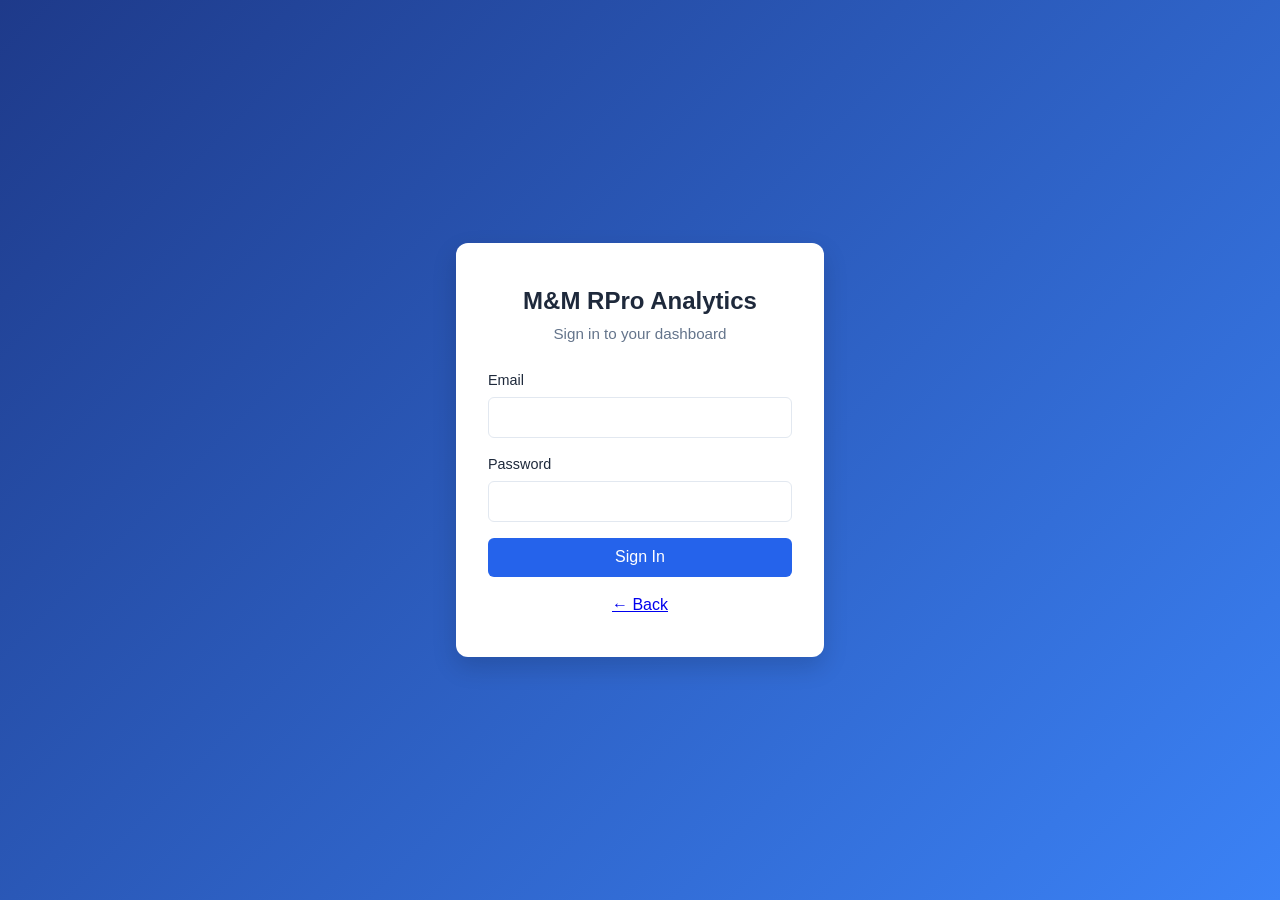
==== frontend/login.html @ 8ce84b4e "url update" ====
<!DOCTYPE html>
<html lang="en">
<head>
  <meta charset="UTF-8">
  <meta name="viewport" content="width=device-width, initial-scale=1.0">
  <title>M&M RPro Analytics — Login</title>
  <link rel="stylesheet" href="css/styles.css">
</head>
<body class="login-page">
  <div class="login-container">
    <div class="login-card">
      <h1>M&M RPro Analytics</h1>
      <p class="subtitle">Sign in to your dashboard</p>
      <form id="login-form">
        <div class="form-group">
          <label for="email">Email</label>
          <input type="email" id="email" name="email" required autocomplete="username">
        </div>
        <div class="form-group">
          <label for="password">Password</label>
          <input type="password" id="password" name="password" required autocomplete="current-password">
        </div>
        <button type="submit" class="btn-primary">Sign In</button>
        <p id="error-message" class="error" hidden></p>
      </form>
      <p style="text-align:center; margin-top:1rem;"><a href="index.html">← Back</a></p>
    </div>
  </div>
  <script src="js/login.js"></script>
</body>
</html>
---- frontend/css/styles.css ----
:root {
  --primary: #2563eb;
  --primary-dark: #1d4ed8;
  --bg: #f8fafc;
  --card-bg: #ffffff;
  --text: #1e293b;
  --text-muted: #64748b;
  --border: #e2e8f0;
  --error: #dc2626;
  --success: #16a34a;
}

* { box-sizing: border-box; margin: 0; padding: 0; }

body {
  font-family: -apple-system, BlinkMacSystemFont, "Segoe UI", Roboto, sans-serif;
  background: var(--bg);
  color: var(--text);
  line-height: 1.5;
}

/* Login */
.login-page {
  display: flex;
  align-items: center;
  justify-content: center;
  min-height: 100vh;
  background: linear-gradient(135deg, #1e3a8a 0%, #3b82f6 100%);
}

.login-container { width: 100%; max-width: 400px; padding: 1rem; }

.login-card {
  background: white;
  border-radius: 12px;
  padding: 2.5rem 2rem;
  box-shadow: 0 10px 25px rgba(0,0,0,0.15);
}

.login-card h1 {
  text-align: center;
  margin-bottom: 0.25rem;
  font-size: 1.5rem;
}

.subtitle {
  text-align: center;
  color: var(--text-muted);
  margin-bottom: 1.5rem;
  font-size: 0.95rem;
}

.form-group { margin-bottom: 1rem; }
.form-group label { display: block; margin-bottom: 0.35rem; font-weight: 500; font-size: 0.9rem; }
.form-group input {
  width: 100%;
  padding: 0.65rem 0.75rem;
  border: 1px solid var(--border);
  border-radius: 6px;
  font-size: 1rem;
}
.form-group input:focus { outline: none; border-color: var(--primary); }

.btn-primary, .btn-secondary {
  border: none;
  border-radius: 6px;
  padding: 0.65rem 1.25rem;
  font-size: 1rem;
  cursor: pointer;
  font-weight: 500;
}
.btn-primary { background: var(--primary); color: white; width: 100%; }
.btn-primary:hover { background: var(--primary-dark); }
.btn-secondary { background: #e2e8f0; color: var(--text); }
.btn-secondary:hover { background: #cbd5e1; }

.error { color: var(--error); font-size: 0.9rem; margin-top: 0.75rem; text-align: center; }

/* Header */
.header {
  background: white;
  border-bottom: 1px solid var(--border);
  padding: 1rem 1.5rem;
  display: flex;
  justify-content: space-between;
  align-items: center;
}
.header h1 { font-size: 1.25rem; }
.header-right { display: flex; align-items: center; gap: 1rem; }

/* Dashboard */
.dashboard { padding: 1.5rem; max-width: 1200px; margin: 0 auto; }

.summary-cards {
  display: grid;
  grid-template-columns: repeat(auto-fit, minmax(200px, 1fr));
  gap: 1rem;
  margin-bottom: 2rem;
}
.card {
  background: var(--card-bg);
  border-radius: 10px;
  padding: 1.25rem;
  box-shadow: 0 1px 3px rgba(0,0,0,0.08);
}
.card h3 { font-size: 0.9rem; color: var(--text-muted); margin-bottom: 0.5rem; }
.metric { font-size: 1.75rem; font-weight: 600; }

.section-header {
  display: flex;
  justify-content: space-between;
  align-items: center;
  margin-bottom: 1rem;
}
.section-header h2 { font-size: 1.15rem; }
.section-header select {
  padding: 0.4rem 0.6rem;
  border: 1px solid var(--border);
  border-radius: 6px;
}

.chart-section, .recommendations {
  background: white;
  border-radius: 10px;
  padding: 1.25rem;
  margin-bottom: 1.5rem;
  box-shadow: 0 1px 3px rgba(0,0,0,0.08);
}
.chart-placeholder {
  height: 220px;
  background: #f1f5f9;
  border-radius: 8px;
  display: flex;
  align-items: center;
  justify-content: center;
  color: var(--text-muted);
}

table { width: 100%; border-collapse: collapse; }
th, td { text-align: left; padding: 0.65rem 0.5rem; border-bottom: 1px solid var(--border); }
th { font-size: 0.85rem; color: var(--text-muted); font-weight: 600; }
.empty { text-align: center; color: var(--text-muted); padding: 1.5rem; }

/* Chat panel */
.ask-ai-toggle {
  position: fixed;
  bottom: 1.5rem;
  right: 1.5rem;
  background: var(--primary);
  color: white;
  border: none;
  border-radius: 50px;
  padding: 0.75rem 1.25rem;
  font-weight: 500;
  cursor: pointer;
  box-shadow: 0 4px 12px rgba(37,99,235,0.35);
  z-index: 100;
}
.ask-ai-toggle:hover { background: var(--primary-dark); }

.chat-panel {
  position: fixed;
  top: 0;
  right: 0;
  width: 380px;
  height: 100vh;
  background: white;
  box-shadow: -4px 0 20px rgba(0,0,0,0.12);
  display: flex;
  flex-direction: column;
  z-index: 200;
}
.chat-panel.hidden { display: none; }

.chat-header {
  display: flex;
  justify-content: space-between;
  align-items: center;
  padding: 1rem 1.25rem;
  border-bottom: 1px solid var(--border);
}
.chat-header h3 { font-size: 1.1rem; }
.btn-icon { background: none; border: none; font-size: 1.5rem; cursor: pointer; color: var(--text-muted); }

.chat-messages {
  flex: 1;
  overflow-y: auto;
  padding: 1rem;
  display: flex;
  flex-direction: column;
  gap: 0.75rem;
}
.message { max-width: 85%; padding: 0.6rem 0.9rem; border-radius: 12px; font-size: 0.95rem; }
.message.user { align-self: flex-end; background: var(--primary); color: white; }
.message.ai { align-self: flex-start; background: #f1f5f9; }

.chat-form {
  display: flex;
  gap: 0.5rem;
  padding: 1rem;
  border-top: 1px solid var(--border);
}
.chat-form input { flex: 1; padding: 0.6rem 0.75rem; border: 1px solid var(--border); border-radius: 6px; }
.chat-form button { width: auto; padding: 0.6rem 1rem; }
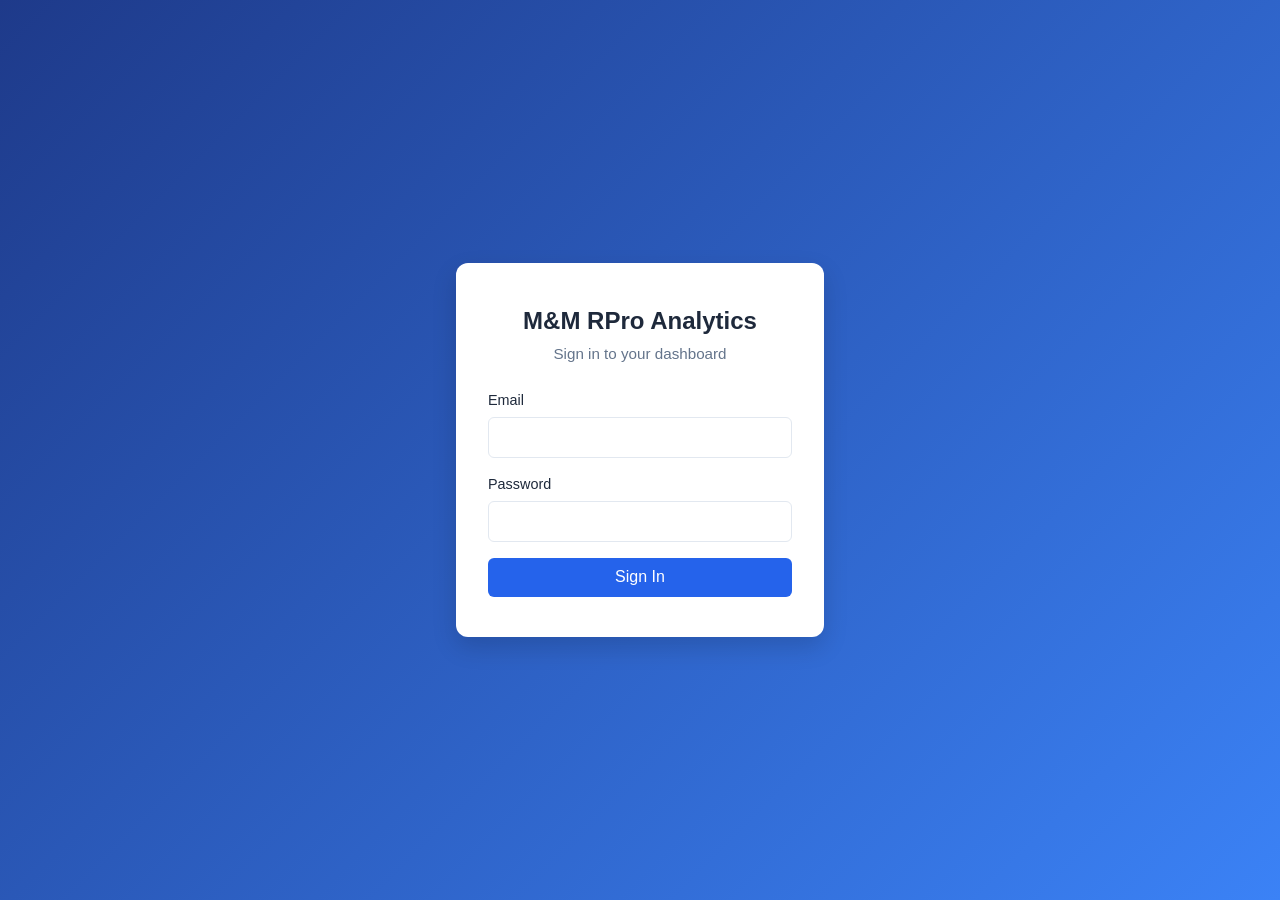
==== commit dfd402d2: "front end login" ====
--- a/frontend/login.html
+++ b/frontend/login.html
@@ -2,30 +2,10 @@
 <html lang="en">
 <head>
   <meta charset="UTF-8">
-  <meta name="viewport" content="width=device-width, initial-scale=1.0">
-  <title>M&M RPro Analytics — Login</title>
-  <link rel="stylesheet" href="css/styles.css">
+  <meta http-equiv="refresh" content="0; url=index.html">
+  <title>Redirecting…</title>
 </head>
-<body class="login-page">
-  <div class="login-container">
-    <div class="login-card">
-      <h1>M&M RPro Analytics</h1>
-      <p class="subtitle">Sign in to your dashboard</p>
-      <form id="login-form">
-        <div class="form-group">
-          <label for="email">Email</label>
-          <input type="email" id="email" name="email" required autocomplete="username">
-        </div>
-        <div class="form-group">
-          <label for="password">Password</label>
-          <input type="password" id="password" name="password" required autocomplete="current-password">
-        </div>
-        <button type="submit" class="btn-primary">Sign In</button>
-        <p id="error-message" class="error" hidden></p>
-      </form>
-      <p style="text-align:center; margin-top:1rem;"><a href="index.html">← Back</a></p>
-    </div>
-  </div>
-  <script src="js/login.js"></script>
+<body>
+  <p>Redirecting to <a href="index.html">login</a>…</p>
 </body>
 </html>
